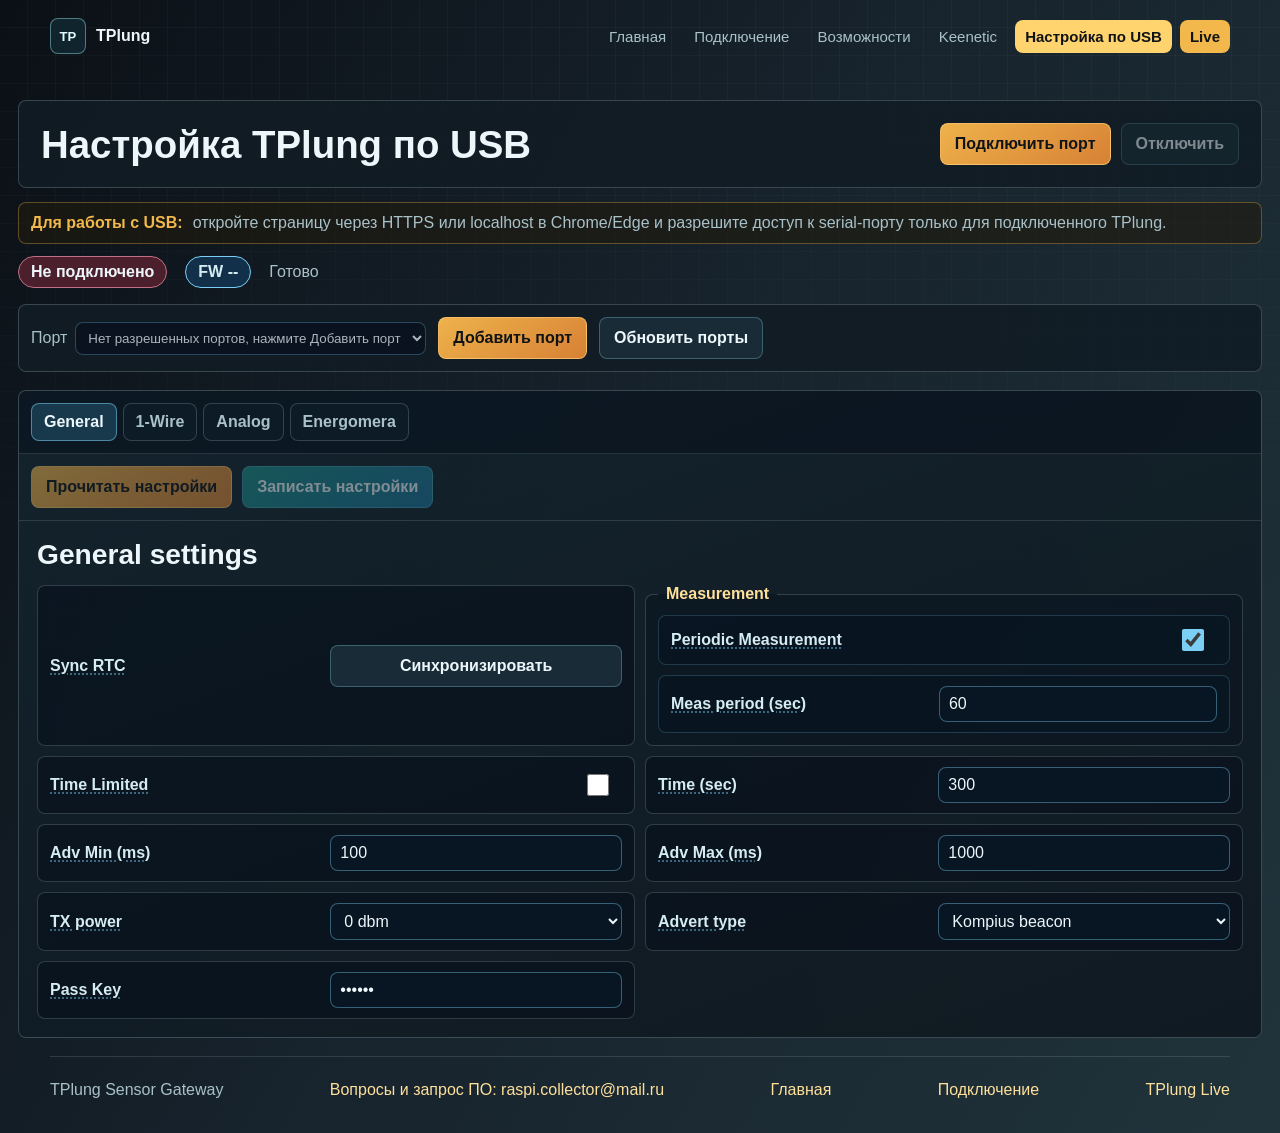
==== firmware.html @ 7df08f2c "Add files via upload" ====
<!doctype html>
<html lang="ru">
<head>
  <meta charset="UTF-8" />
  <meta name="viewport" content="width=device-width, initial-scale=1.0" />
  <meta name="description" content="Настройка TPlung по USB через Web Serial и AT-команды в браузере." />
  <title>Настройка TPlung по USB</title>
  <link rel="icon" href="./favicon.svg" type="image/svg+xml" />
  <link rel="stylesheet" href="./styles.css" />
</head>
<body>
  <div class="backdrop"></div>
  <header class="site-header">
    <a class="brand" href="./index.html" aria-label="TPlung Sensor Gateway">
      <span class="brand-mark">TP</span>
      <span>TPlung</span>
    </a>

    <nav class="site-nav" aria-label="Основная навигация">
      <a href="./index.html">Главная</a>
      <a href="./index.html#connection">Подключение</a>
      <a href="./index.html#features">Возможности</a>
      <a href="./keenetic.html">Keenetic</a>
      <a class="nav-action" href="./firmware.html" aria-current="page">Настройка по USB</a>
      <a class="nav-action nav-live" href="./live.html">Live</a>
    </nav>
  </header>

  <main class="app live-shell firmware-shell">
    <header class="toolbar live-toolbar">
      <div class="title-wrap">
        <h1>Настройка TPlung по USB</h1>
      </div>

      <div class="controls">
        <button id="connectBtn" class="btn btn-primary">Подключить порт</button>
        <button id="disconnectBtn" class="btn" disabled>Отключить</button>
      </div>
    </header>

    <section class="publish-note" aria-label="Требования Web Serial">
      <strong>Для работы с USB:</strong>
      <span>откройте страницу через HTTPS или localhost в Chrome/Edge и разрешите доступ к serial-порту только для подключенного TPlung.</span>
    </section>

    <section class="status">
      <span id="statusBadge" class="badge badge-off">Не подключено</span>
      <span id="firmwareVersion" class="badge badge-info">FW --</span>
      <span id="logLine" class="muted">Готово</span>
    </section>

    <section class="panel firmware-port-panel">
      <label>
        Порт
        <select id="portSelect">
          <option value="">Нет разрешенных портов, нажмите Добавить порт</option>
        </select>
      </label>
      <button id="addPortBtn" class="btn btn-primary">Добавить порт</button>
      <button id="refreshPortsBtn" class="btn">Обновить порты</button>
    </section>

    <section class="settings-workbench" aria-label="Настройки устройства">
      <div class="settings-tabs" role="tablist" aria-label="Разделы настроек">
        <button class="settings-tab active" type="button" role="tab" aria-selected="true" data-settings-tab="general">General</button>
        <button class="settings-tab" type="button" role="tab" aria-selected="false" data-settings-tab="w1">1-Wire</button>
        <button class="settings-tab" type="button" role="tab" aria-selected="false" data-settings-tab="analog">Analog</button>
        <button class="settings-tab" type="button" role="tab" aria-selected="false" data-settings-tab="energo">Energomera</button>
      </div>

      <div class="settings-actions">
        <button class="btn btn-primary" id="readSettingsBtn" type="button" disabled>Прочитать настройки</button>
        <button class="btn btn-accent" id="writeSettingsBtn" type="button" disabled>Записать настройки</button>
      </div>

      <section class="settings-screen active" data-settings-screen="general" role="tabpanel">
        <div class="settings-section-head">
          <h2>General settings</h2>
        </div>
        <div class="settings-form">
          <div class="setting-row"><span>Sync RTC</span><button class="btn" type="button" name="currentTime" value="sync">Синхронизировать</button></div>
          <fieldset class="settings-group">
            <legend>Measurement</legend>
            <label class="setting-row switch-row"><span>Periodic Measurement</span><input type="checkbox" name="periodicMeasurement" checked /></label>
            <label class="setting-row"><span>Meas period (sec)</span><input type="number" name="autoMeasurement" min="5" max="65500" value="60" /></label>
          </fieldset>
          <label class="setting-row switch-row"><span>Time Limited</span><input type="checkbox" name="timeLimited" /></label>
          <label class="setting-row"><span>Time (sec)</span><input type="number" name="timeLimit" min="5" max="65500" value="300" /></label>
          <label class="setting-row"><span>Adv Min (ms)</span><input type="number" name="advMin" min="20" max="10240" value="100" /></label>
          <label class="setting-row"><span>Adv Max (ms)</span><input type="number" name="advMax" min="20" max="16000" value="1000" /></label>
          <label class="setting-row"><span>TX power</span><select name="txPower"><option>-20 dbm</option><option>-15 dbm</option><option>-10 dbm</option><option>-8 dbm</option><option>-5 dbm</option><option>-3 dbm</option><option>-1 dbm</option><option selected>0 dbm</option><option>1 dbm</option><option>2 dbm</option><option>3 dbm</option><option>4 dbm</option></select></label>
          <label class="setting-row"><span>Advert type</span><select name="advertType"><option>Kompius beacon</option><option>HomeAssistant v2 beacon</option></select></label>
          <label class="setting-row"><span>Pass Key</span><input type="password" name="passKey" inputmode="numeric" maxlength="6" value="000000" /></label>
        </div>
      </section>

      <section class="settings-screen" data-settings-screen="w1" role="tabpanel" hidden>
        <div class="settings-section-head">
          <h2>1-Wire settings</h2>
        </div>
        <div class="settings-form">
          <label class="setting-row switch-row"><span>W1 Therm</span><input type="checkbox" name="w1Therm" checked /></label>
          <label class="setting-row switch-row"><span>W1 Therm ADV data</span><input type="checkbox" name="w1ThermAdv" checked /></label>
          <label class="setting-row switch-row"><span>W1Therm Signal</span><input type="checkbox" name="w1ThermSignal" /></label>
          <label class="setting-row"><span>Tmax, C</span><input type="number" name="w1ThermTmax" min="-100" max="100" step="0.01" value="80.00" /></label>
          <label class="setting-row"><span>T condition</span><select name="w1ThermCondition"><option>T0 &gt; Tmax</option><option>T1 &gt; Tmax</option><option>T2 &gt; Tmax</option><option>T3 &gt; Tmax</option><option>T4 &gt; Tmax</option><option>T5 &gt; Tmax</option><option>T6 &gt; Tmax</option><option>T7 &gt; Tmax</option><option>some T &gt; Tmax</option><option>all T &gt; Tmax</option></select></label>
        </div>
      </section>

      <section class="settings-screen" data-settings-screen="analog" role="tabpanel" hidden>
        <div class="settings-section-head">
          <h2>Analog settings</h2>
        </div>
        <div class="settings-form">
          <fieldset class="settings-group">
            <legend>Thermistor</legend>
            <label class="setting-row switch-row"><span>Thermistors</span><input type="checkbox" name="thermistors" /></label>
            <label class="setting-row"><span>Therm Counts</span><input type="number" name="thermistorsCount" min="1" max="2" value="2" /></label>
            <label class="setting-row switch-row"><span>Thermistor Signal</span><input type="checkbox" name="thermistorSignal" /></label>
            <label class="setting-row"><span>Tmin, C</span><input type="number" name="analogTmin" min="-100" max="100" step="0.01" value="0.00" /></label>
            <label class="setting-row"><span>Tmax, C</span><input type="number" name="analogTmax" min="-100" max="100" step="0.01" value="80.00" /></label>
            <label class="setting-row"><span>T condition</span><select name="analogTcondition"><option>T0 &gt; Tmax</option><option>T1 &gt; Tmax</option><option>T2 &gt; Tmax</option><option>T3 &gt; Tmax</option><option>some T &gt; Tmax</option><option>all T &gt; Tmax</option></select></label>
          </fieldset>
          <fieldset class="settings-group">
            <legend>HR202</legend>
            <label class="setting-row switch-row"><span>HR202</span><input type="checkbox" name="hr202" /></label>
            <label class="setting-row switch-row"><span>HR202 Signal</span><input type="checkbox" name="hr202Signal" /></label>
            <label class="setting-row"><span>Hmin, %</span><input type="number" name="analogHmin" min="0" max="100" step="0.01" value="20.00" /></label>
            <label class="setting-row"><span>Hmax, %</span><input type="number" name="analogHmax" min="0" max="100" step="0.01" value="80.00" /></label>
            <label class="setting-row"><span>H condition</span><select name="analogHcondition"><option>H0 &gt; Hmax</option><option>H1 &gt; Hmax</option><option>H2 &gt; Hmax</option><option>H3 &gt; Hmax</option><option>some H &gt; Hmax</option><option>all H &gt; Hmax</option></select></label>
          </fieldset>
          <label class="setting-row switch-row"><span>ASensors ADV data</span><input type="checkbox" name="thermistorAdv" /></label>
        </div>
      </section>

      <section class="settings-screen" data-settings-screen="energo" role="tabpanel" hidden>
        <div class="settings-section-head">
          <h2>Energomera settings</h2>
        </div>
        <div class="settings-form">
          <fieldset class="settings-group">
            <legend>Counter 1</legend>
            <label class="setting-row switch-row"><span>Enable</span><input type="checkbox" name="energoCounter1" /></label>
            <label class="setting-row"><span>MAC</span><input type="text" name="energoCounter1Mac" inputmode="text" placeholder="00:00:00:00:00:00" /></label>
            <label class="setting-row"><span>PIN</span><input type="password" name="energoCounter1Pin" inputmode="numeric" maxlength="6" /></label>
          </fieldset>
          <fieldset class="settings-group">
            <legend>Counter 2</legend>
            <label class="setting-row switch-row"><span>Enable</span><input type="checkbox" name="energoCounter2" /></label>
            <label class="setting-row"><span>MAC</span><input type="text" name="energoCounter2Mac" inputmode="text" placeholder="00:00:00:00:00:00" /></label>
            <label class="setting-row"><span>PIN</span><input type="password" name="energoCounter2Pin" inputmode="numeric" maxlength="6" /></label>
          </fieldset>
          <label class="setting-row switch-row"><span>Energomera ADV data</span><input type="checkbox" name="energoCounterAdv" /></label>
        </div>
      </section>
    </section>
  </main>

  <footer class="site-footer">
    <span>TPlung Sensor Gateway</span>
    <a href="mailto:raspi.collector@mail.ru">Вопросы и запрос ПО: raspi.collector@mail.ru</a>
    <a href="./index.html">Главная</a>
    <a href="./index.html#connection">Подключение</a>
    <a href="./live.html">TPlung Live</a>
  </footer>

  <script type="module" src="./firmware-config.js"></script>
</body>
</html>
---- styles.css ----
:root {
  --bg-0: #0b1016;
  --bg-1: #15212c;
  --bg-2: #20333b;
  --surface: #111c25e6;
  --surface-strong: #172631f2;
  --card: #13222ccc;
  --card-border: #6fb7c466;
  --text: #edf7fb;
  --muted: #a9c1c9;
  --ok: #4bd08f;
  --warn: #f0b44c;
  --bad: #ef6d6d;
  --accent: #55c7d8;
  --accent-strong: #f2b84b;
  --radius: 8px;
  --shadow: 0 24px 70px #00000045;
}

* {
  box-sizing: border-box;
}

html {
  scroll-behavior: smooth;
}

body {
  margin: 0;
  font-family: "Segoe UI", "Noto Sans", sans-serif;
  color: var(--text);
  background: linear-gradient(120deg, #0b1016 0%, #17232d 48%, #20333b 100%);
  min-height: 100vh;
}

a {
  color: inherit;
  text-decoration: none;
}

.backdrop {
  position: fixed;
  inset: 0;
  background-image: linear-gradient(transparent 95%, #ffffff08 95%),
                    linear-gradient(90deg, transparent 95%, #ffffff08 95%);
  background-size: 28px 28px;
  mask-image: linear-gradient(#000, transparent 88%);
  pointer-events: none;
}

.site-header,
.site-footer,
.site-shell,
.app {
  position: relative;
}

.site-header {
  z-index: 2;
  display: flex;
  align-items: center;
  justify-content: space-between;
  gap: 18px;
  width: min(1180px, calc(100% - 32px));
  margin: 0 auto;
  padding: 18px 0;
}

.brand {
  display: inline-flex;
  align-items: center;
  gap: 10px;
  font-weight: 700;
}

.brand-mark {
  display: grid;
  place-items: center;
  width: 36px;
  height: 36px;
  border: 1px solid #8fd6dc80;
  border-radius: var(--radius);
  background: #10242d;
  color: #dffcff;
  font-size: 0.82rem;
}

.site-nav {
  display: flex;
  flex-wrap: wrap;
  justify-content: flex-end;
  gap: 8px;
}

.site-nav a {
  padding: 8px 10px;
  border-radius: var(--radius);
  color: var(--muted);
  font-size: 0.94rem;
}

.site-nav a:hover,
.site-nav a[aria-current="page"] {
  color: var(--text);
  background: #ffffff12;
}

.site-nav .nav-action,
.site-nav .nav-live {
  color: #101417;
  background: var(--accent-strong);
  font-weight: 700;
}

.site-nav .nav-action:hover,
.site-nav .nav-action[aria-current="page"],
.site-nav .nav-live:hover,
.site-nav .nav-live[aria-current="page"] {
  color: #101417;
  background: #ffd36d;
}

.site-shell {
  width: min(1180px, calc(100% - 32px));
  margin: 0 auto;
  padding: 18px 0 56px;
}

.hero-section {
  min-height: auto;
  display: grid;
  grid-template-columns: minmax(0, 0.95fr) minmax(360px, 0.72fr);
  align-items: center;
  gap: 24px;
  padding: 12px 0 24px;
}

.hero-copy {
  max-width: 720px;
}

.eyebrow {
  margin: 0 0 10px;
  color: var(--accent);
  font-size: 0.78rem;
  font-weight: 800;
  letter-spacing: 0;
  text-transform: uppercase;
}

h1,
h2,
h3,
p {
  overflow-wrap: anywhere;
}

.nowrap {
  white-space: nowrap;
  overflow-wrap: normal;
  word-break: keep-all;
}

.hero-copy h1,
.section-head h2,
.title-wrap h1 {
  margin: 0;
  letter-spacing: 0;
  line-height: 1.04;
}

.hero-copy h1 {
  font-size: clamp(2.5rem, 5vw, 4.9rem);
  max-width: 760px;
}

.hero-lead {
  max-width: 660px;
  margin: 20px 0 0;
  color: #d1e3e8;
  font-size: 1.14rem;
  line-height: 1.65;
}

.hero-actions {
  display: flex;
  flex-wrap: wrap;
  gap: 12px;
  margin-top: 24px;
}

.btn {
  display: inline-flex;
  align-items: center;
  justify-content: center;
  min-height: 42px;
  border: 1px solid #8bcde355;
  background: #182b36;
  color: var(--text);
  border-radius: var(--radius);
  padding: 10px 14px;
  cursor: pointer;
  font: inherit;
  font-weight: 650;
  white-space: nowrap;
}

.btn:hover:not(:disabled) {
  border-color: #b6eef2aa;
  transform: translateY(-1px);
}

.btn:disabled {
  opacity: 0.5;
  cursor: not-allowed;
}

.btn-primary {
  background: linear-gradient(145deg, #eeb24b, #d78135);
  border-color: #ffd27d99;
  color: #101417;
}

.btn-accent {
  background: linear-gradient(145deg, #1c8b86, #1a6f97);
}

.tplung-console {
  align-self: stretch;
  border: 1px solid #d8f6f840;
  border-radius: var(--radius);
  background: linear-gradient(160deg, #172832f0, #101a22f2);
  box-shadow: var(--shadow);
  padding: 16px;
}

.console-head {
  display: flex;
  align-items: center;
  justify-content: space-between;
  gap: 14px;
  margin-bottom: 14px;
  padding-bottom: 14px;
  border-bottom: 1px solid #d8f6f822;
}

.console-head span,
.console-tile span {
  color: var(--muted);
  font-size: 0.78rem;
  text-transform: uppercase;
}

.console-head strong {
  color: #ffe09a;
  font-size: 1.4rem;
}

.console-grid {
  display: grid;
  grid-template-columns: repeat(2, minmax(0, 1fr));
  gap: 10px;
}

.console-tile {
  min-height: 104px;
  display: flex;
  flex-direction: column;
  justify-content: space-between;
  gap: 14px;
  border: 1px solid #d8f6f82b;
  border-radius: var(--radius);
  background: #0c151de0;
  padding: 14px;
}

.console-tile strong {
  line-height: 1.25;
}

.tile-wide {
  grid-column: 1 / -1;
  min-height: 118px;
  background: linear-gradient(135deg, #203c46, #142028);
}

.console-link {
  border-color: #f2b84b99;
  background: #2c2518;
}

.console-link strong {
  color: #ffe09a;
}

.overview-grid {
  display: grid;
  grid-template-columns: repeat(6, 1fr);
  gap: 12px;
  margin-top: 8px;
}

.overview-tile {
  min-height: 126px;
  border: 1px solid #d8f6f833;
  border-radius: var(--radius);
  background: var(--surface);
  padding: 18px;
  box-shadow: 0 16px 44px #00000024;
}

.overview-tile.accent-tile {
  background: linear-gradient(145deg, #23444b, #14222a);
  border-color: #89d3d880;
}

.overview-tile strong {
  display: block;
  color: #ffe09a;
  font-size: 2rem;
  line-height: 1;
}

.overview-tile span {
  display: block;
  margin-top: 10px;
  color: var(--muted);
  line-height: 1.35;
}

.section-block {
  padding: 72px 0 0;
}

.section-head {
  max-width: 760px;
}

.section-head h2 {
  font-size: clamp(1.8rem, 3.8vw, 3.2rem);
}

.section-head p:not(.eyebrow) {
  color: var(--muted);
  font-size: 1.04rem;
  line-height: 1.65;
}

.feature-grid,
.interface-grid {
  display: grid;
  grid-template-columns: repeat(3, 1fr);
  gap: 12px;
  margin-top: 26px;
}

.mail-control-grid {
  grid-template-columns: repeat(4, 1fr);
}

.feature-card,
.interface-panel,
.timeline-step {
  border: 1px solid #d8f6f833;
  border-radius: var(--radius);
  background: linear-gradient(160deg, #14242ee8, #0f1820e8);
  padding: 18px;
}

.feature-card {
  min-height: 236px;
  display: flex;
  flex-direction: column;
  box-shadow: 0 16px 44px #00000022;
}

.feature-icon {
  display: grid;
  place-items: center;
  width: 34px;
  height: 34px;
  border-radius: 6px;
  background: #203941;
  color: #ffe09a;
  font-weight: 850;
}

.feature-card h3,
.interface-panel h3 {
  margin: 16px 0 0;
  font-size: 1.05rem;
}

.feature-card p,
.interface-panel p,
.timeline-step p {
  margin: 10px 0 0;
  color: var(--muted);
  line-height: 1.55;
  hyphens: auto;
  text-align: justify;
}

.use-case-grid {
  display: grid;
  grid-template-columns: repeat(2, minmax(0, 1fr));
  gap: 14px;
  margin-top: 26px;
}

.use-case-card {
  display: grid;
  grid-template-columns: minmax(180px, 0.92fr) minmax(0, 1fr);
  gap: 14px;
  align-items: stretch;
  border: 1px solid #d8f6f833;
  border-radius: var(--radius);
  background: linear-gradient(160deg, #14242ee8, #0f1820e8);
  padding: 12px;
  box-shadow: 0 16px 44px #00000022;
}

.use-case-card-wide {
  grid-column: 1 / -1;
  grid-template-columns: minmax(280px, 0.78fr) minmax(0, 1fr);
}

.use-case-idea {
  border-color: #f2b84b66;
  background: linear-gradient(160deg, #182c34e8, #171d18e8);
}

.use-case-visual {
  margin: 0;
  min-height: 190px;
  border: 1px solid #86dcff33;
  border-radius: var(--radius);
  background: #07142599;
  overflow: hidden;
}

.use-case-visual img {
  display: block;
  width: 100%;
  height: 100%;
  min-height: 190px;
  object-fit: cover;
}

.use-case-copy {
  display: flex;
  min-width: 0;
  flex-direction: column;
  justify-content: center;
  padding: 4px 4px 4px 0;
}

.use-case-copy h3 {
  margin: 0;
  font-size: 1.08rem;
}

.use-case-copy p {
  margin: 10px 0 0;
  color: var(--muted);
  line-height: 1.55;
  hyphens: auto;
  text-align: justify;
}

.use-case-metrics {
  display: grid;
  grid-template-columns: repeat(2, minmax(0, 1fr));
  gap: 8px;
  margin-top: 14px;
}

.use-case-metrics span {
  border: 1px solid #f2b84b55;
  border-radius: 8px;
  background: #201b1099;
  color: #ffe09a;
  padding: 8px 10px;
  font-size: 0.86rem;
  font-weight: 750;
}

.code-block {
  margin: 12px 0 0;
  padding: 10px 12px;
  border: 1px solid #d8f6f83a;
  border-radius: var(--radius);
  background: #07101cde;
  color: #d5edf2;
  font-family: "Consolas", "Courier New", monospace;
  font-size: 0.82rem;
  line-height: 1.45;
  white-space: pre-wrap;
}

.report-panel {
  width: min(100%, 800px);
  margin-top: 1rem;
  padding: 14px;
}

.report-panel h3 {
  margin-top: 0;
}

.report-preview {
  margin: 12px 0 0;
  max-width: 760px;
  max-height: 430px;
  overflow: auto;
  border: 1px solid #d8f6f83a;
  border-radius: var(--radius);
  background: #07101cde;
}

.report-preview img {
  display: block;
  width: 100%;
  height: auto;
  border: 0;
}

.connection-layout {
  display: grid;
  grid-template-columns: minmax(280px, 0.86fr) minmax(0, 1fr);
  gap: 18px;
  align-items: start;
  margin-top: 26px;
}

.connection-diagram {
  margin: 0;
  border: 1px solid #d8f6f833;
  border-radius: var(--radius);
  background: #f8fafc;
  padding: 12px;
}

.connection-diagram img {
  display: block;
  width: 100%;
  max-height: 620px;
  object-fit: contain;
}

.connection-panels {
  display: grid;
  grid-template-columns: repeat(2, minmax(0, 1fr));
  gap: 12px;
}

.accent-panel {
  border-color: #f2b84b77;
  background: linear-gradient(160deg, #1f2e2ce8, #1c1a10e8);
}

.compact-actions {
  margin-top: 16px;
}

.firmware-shell {
  max-width: 1180px;
}

.settings-workbench {
  margin-top: 18px;
  border: 1px solid #d8f6f833;
  border-radius: var(--radius);
  background: linear-gradient(160deg, #14242ee8, #0f1820e8);
  overflow: hidden;
}

.settings-tabs {
  display: flex;
  flex-wrap: wrap;
  gap: 6px;
  padding: 12px;
  border-bottom: 1px solid #d8f6f822;
  background: #07101c88;
}

.settings-tab {
  border: 1px solid #d8f6f82e;
  border-radius: 8px;
  background: #0d1b27;
  color: var(--muted);
  padding: 9px 12px;
  font: inherit;
  font-weight: 750;
  cursor: pointer;
}

.settings-tab.active {
  border-color: #7bcff488;
  background: #18394b;
  color: var(--text);
}

.settings-actions {
  display: flex;
  flex-wrap: wrap;
  gap: 10px;
  padding: 12px;
  border-bottom: 1px solid #d8f6f822;
}

.settings-screen {
  padding: 18px;
}

.settings-section-head {
  display: flex;
  flex-wrap: wrap;
  gap: 8px 14px;
  align-items: baseline;
  justify-content: space-between;
  margin-bottom: 14px;
}

.settings-section-head h2 {
  margin: 0;
  font-size: clamp(1.35rem, 2.2vw, 2rem);
}

.settings-section-head p {
  margin: 0;
  color: #ffe09a;
  font-family: "Consolas", "Courier New", monospace;
  font-size: 0.86rem;
}

.settings-form {
  display: grid;
  grid-template-columns: repeat(2, minmax(0, 1fr));
  gap: 10px;
}

.setting-row {
  display: grid;
  grid-template-columns: minmax(150px, 0.92fr) minmax(0, 1fr);
  gap: 12px;
  align-items: center;
  min-height: 48px;
  padding: 10px 12px;
  border: 1px solid #d8f6f82e;
  border-radius: var(--radius);
  background: #07101c99;
  color: var(--muted);
}

.setting-row span {
  color: #d5edf2;
  font-weight: 700;
}

.setting-row .hint-label {
  cursor: help;
  text-decoration: underline dotted #7bcff499;
  text-underline-offset: 3px;
}

.setting-row input,
.setting-row select {
  min-width: 0;
  width: 100%;
  border: 1px solid #7bcff466;
  border-radius: 8px;
  background: #081522;
  color: var(--text);
  padding: 8px 9px;
  font: inherit;
}

.setting-row input[type="checkbox"] {
  justify-self: end;
  width: 42px;
  height: 22px;
  accent-color: #7bcff4;
}

.settings-group {
  display: grid;
  gap: 10px;
  min-width: 0;
  margin: 0;
  padding: 12px;
  border: 1px solid #d8f6f82e;
  border-radius: var(--radius);
  background: #07101c66;
}

.settings-group legend {
  padding: 0 8px;
  color: #ffe09a;
  font-weight: 850;
}

.settings-group .setting-row {
  border-color: #7bcff433;
  background: #081522aa;
}

.readonly-row output {
  justify-self: end;
  color: #ffe09a;
  font-weight: 850;
}

.firmware-port-panel input[type="text"],
.command-row input[type="text"] {
  border: 1px solid #7bcff466;
  border-radius: var(--radius);
  background: #07101c;
  color: var(--text);
  padding: 9px 10px;
  font: inherit;
}

.firmware-grid {
  display: grid;
  grid-template-columns: repeat(2, minmax(0, 1fr));
  gap: 12px;
  margin-top: 18px;
}

.firmware-panel {
  min-height: 0;
}

.firmware-panel-wide {
  grid-column: 1 / -1;
}

.preset-grid,
.settings-chips {
  display: flex;
  flex-wrap: wrap;
  gap: 8px;
  margin-top: 14px;
}

.preset-grid .btn {
  min-height: 36px;
  padding: 8px 10px;
  font-size: 0.88rem;
}

.settings-chips span {
  border: 1px solid #d8f6f82e;
  border-radius: 999px;
  background: #07101c99;
  color: #d5edf2;
  padding: 6px 9px;
  font-size: 0.82rem;
}

.command-row {
  display: grid;
  grid-template-columns: minmax(0, 1fr) auto;
  gap: 10px;
  margin-top: 14px;
}

.command-check {
  display: inline-flex;
  margin-top: 12px;
}

.command-log {
  min-height: 180px;
  max-height: 320px;
  overflow: auto;
}

.feature-points {
  display: flex;
  flex-wrap: wrap;
  gap: 6px;
  margin-top: auto;
  padding-top: 18px;
}

.feature-points span {
  border: 1px solid #d8f6f82e;
  border-radius: 999px;
  background: #07101c99;
  color: #d5edf2;
  padding: 5px 8px;
  font-size: 0.78rem;
}

.split-section {
  display: grid;
  grid-template-columns: minmax(0, 0.92fr) minmax(320px, 1fr);
  gap: 28px;
  align-items: start;
}

.timeline {
  display: grid;
  gap: 12px;
}

.timeline-step span {
  color: var(--accent-strong);
  font-weight: 850;
}

.timeline-step strong {
  display: block;
  margin-top: 8px;
}

.site-footer {
  display: flex;
  justify-content: space-between;
  gap: 16px;
  width: min(1180px, calc(100% - 32px));
  margin: 0 auto;
  padding: 24px 0 34px;
  color: var(--muted);
  border-top: 1px solid #d8f6f822;
}

.site-footer a {
  color: #ffe09a;
}

.app {
  padding: 18px;
  max-width: 1280px;
  margin: 0 auto;
}

.live-shell {
  padding-top: 28px;
}

.toolbar {
  display: flex;
  flex-wrap: wrap;
  gap: 16px;
  align-items: end;
  justify-content: space-between;
}

.live-toolbar {
  padding: 22px;
  border: 1px solid #d8f6f833;
  border-radius: var(--radius);
  background: var(--surface);
}

.title-wrap h1 {
  font-size: clamp(1.7rem, 3vw, 2.6rem);
}

.title-wrap p:not(.eyebrow) {
  margin: 8px 0 0;
  color: var(--muted);
}

.controls {
  display: flex;
  flex-wrap: wrap;
  gap: 10px;
}

.publish-note {
  margin-top: 14px;
  display: flex;
  flex-wrap: wrap;
  gap: 6px 10px;
  align-items: center;
  padding: 11px 12px;
  border: 1px solid #f2b84b55;
  border-radius: var(--radius);
  background: #211b0e99;
  color: var(--muted);
}

.publish-note strong {
  color: var(--accent-strong);
}

.panel {
  margin-top: 16px;
  display: flex;
  flex-wrap: wrap;
  gap: 12px;
  padding: 12px;
  border: 1px solid #d8f6f833;
  border-radius: var(--radius);
  background: var(--surface);
}

.panel label {
  display: flex;
  gap: 8px;
  align-items: center;
  color: var(--muted);
}

.panel input[type="number"],
.panel select {
  border: 1px solid #7bcff466;
  border-radius: var(--radius);
  background: #07101c;
  color: var(--text);
  padding: 7px 8px;
}

.panel input[type="number"] {
  width: 92px;
}

.panel select {
  min-width: 220px;
}

.inline {
  padding: 0 8px;
}

.run-control {
  align-self: center;
}

.panel .hint-label {
  cursor: help;
  text-decoration: underline dotted #7bcff499;
  text-underline-offset: 3px;
}

.status {
  margin-top: 12px;
  display: flex;
  flex-wrap: wrap;
  gap: 10px 18px;
  align-items: center;
}

.badge {
  border-radius: 100px;
  padding: 6px 12px;
  font-weight: 700;
  border: 1px solid transparent;
}

.badge-off {
  background: #4b1f2c;
  border-color: #c06f86;
}

.badge-on {
  background: #164731;
  border-color: #66d2a3;
}

.badge-info {
  background: #12304a;
  border-color: #7bcff4;
  color: #d5edf2;
}

.muted {
  color: var(--muted);
}

.live-tools-grid {
  margin-top: 16px;
  display: grid;
  grid-template-columns: minmax(280px, 0.9fr) minmax(340px, 1.1fr);
  gap: 14px;
}

.tool-panel {
  border: 1px solid #d8f6f833;
  border-radius: var(--radius);
  background: var(--surface);
  padding: 14px;
}

.tool-head {
  display: flex;
  align-items: center;
  justify-content: space-between;
  gap: 12px;
}

.tool-head h2 {
  margin: 0;
  font-size: 1.15rem;
}

.tool-form {
  margin-top: 12px;
  display: grid;
  grid-template-columns: repeat(2, minmax(0, 1fr));
  gap: 10px;
}

.tool-form label {
  display: grid;
  gap: 5px;
  color: var(--muted);
  font-size: 0.86rem;
}

.tool-form input[type="text"],
.tool-form input[type="number"],
.tool-form select {
  width: 100%;
  min-width: 0;
  border: 1px solid #7bcff466;
  border-radius: var(--radius);
  background: #07101c;
  color: var(--text);
  padding: 7px 8px;
}

.tool-form .btn,
.alert-form .btn {
  align-self: end;
}

.alert-form {
  grid-template-columns: 1.1fr 1.1fr 0.65fr 0.65fr 0.8fr auto;
}

.rule-list,
.alert-list {
  margin-top: 12px;
  display: grid;
  gap: 8px;
}

.rule-row,
.alert-item,
.rule-empty,
.alert-empty {
  border: 1px solid #86dcff33;
  border-radius: var(--radius);
  background: #07142599;
  padding: 8px 10px;
}

.rule-row {
  display: flex;
  align-items: center;
  justify-content: space-between;
  gap: 10px;
}

.rule-row span {
  color: var(--muted);
  overflow-wrap: anywhere;
}

.btn-small {
  padding: 5px 8px;
  font-size: 0.78rem;
}

.alert-item {
  display: grid;
  gap: 3px;
}

.alert-item strong {
  color: #ffd2d2;
}

.alert-item span {
  color: var(--muted);
}

.active-alert {
  border-color: #ff7a8aaa;
  background: #35101bcc;
}

.rule-empty,
.alert-empty {
  color: var(--muted);
}

.cards {
  margin-top: 18px;
  display: grid;
  grid-template-columns: repeat(auto-fill, minmax(300px, 1fr));
  gap: 14px;
}

.card {
  border-radius: var(--radius);
  border: 1px solid var(--card-border);
  background: linear-gradient(155deg, #11253dd9, var(--card));
  backdrop-filter: blur(4px);
  padding: 12px;
  animation: reveal 240ms ease-out;
}

@keyframes reveal {
  from {
    opacity: 0;
    transform: translateY(8px);
  }
  to {
    opacity: 1;
    transform: none;
  }
}

.card-head {
  display: flex;
  flex-wrap: wrap;
  justify-content: space-between;
  gap: 8px;
  align-items: start;
}

.dev-title {
  margin: 0;
  font-size: 0.95rem;
  letter-spacing: 0;
  color: #d5f1ff;
  overflow-wrap: anywhere;
}

.head-chips {
  display: flex;
  flex-wrap: wrap;
  justify-content: end;
  gap: 6px;
}

.chip {
  padding: 4px 8px;
  border-radius: 8px;
  font-size: 0.78rem;
  border: 1px solid #95cde844;
  background: #081d2ecc;
}

.chip.rssi-good {
  color: var(--ok);
}

.chip.rssi-mid {
  color: var(--warn);
}

.chip.rssi-low {
  color: var(--bad);
}

.chip.batt-good {
  color: var(--ok);
}

.chip.batt-mid {
  color: var(--warn);
}

.chip.batt-low {
  color: var(--bad);
}

.chip.signal-chip {
  color: #ffd2d2;
  border-color: #ff7a8a88;
  background: #3b111dcc;
}

.chip.alert-chip {
  color: #ffd2d2;
  border-color: #ff7a8aaa;
  background: #3b111dcc;
  box-shadow: 0 0 0 1px #ff7a8a33 inset;
}

.measure-grid,
.energy-grid {
  margin-top: 10px;
  display: grid;
  grid-template-columns: repeat(auto-fill, minmax(85px, 1fr));
  gap: 8px;
}

.energy-grid {
  grid-template-columns: 1fr;
}

.energy-counter {
  border: 1px solid #f2b84b66;
  border-radius: var(--radius);
  background: #201b1099;
  padding: 8px;
}

.energy-counter > strong {
  display: block;
  margin-bottom: 8px;
  color: #ffe09a;
  font-size: 0.82rem;
}

.energy-counter-grid {
  display: grid;
  grid-template-columns: repeat(3, minmax(0, 1fr));
  gap: 8px;
}

.energy-counter .tile {
  border-color: #f2b84b55;
  background: #14110acc;
}

.energy-counter .tile:last-child {
  border-color: #7bcff488;
  background: #092237cc;
}

.tile {
  border: 1px solid #86dcff44;
  border-radius: var(--radius);
  padding: 6px;
  background: #07142599;
}

.tile.signal-tile {
  border-color: #ff7a8aaa;
  background: #35101bcc;
  box-shadow: inset 0 0 0 1px #ff7a8a33;
}

.tile.threshold-tile {
  border-color: #ff7a8aaa;
  background: #35101bcc;
  box-shadow: inset 0 0 0 1px #ff7a8a44;
}

.tile.signal-tile .k,
.tile.signal-tile .v,
.tile.threshold-tile .k,
.tile.threshold-tile .v {
  color: #ffd2d2;
}

.tile .k {
  display: block;
  font-size: 0.72rem;
  color: var(--muted);
}

.tile .v {
  display: block;
  margin-top: 2px;
  font-size: 0.95rem;
  font-weight: 700;
}

.empty {
  margin-top: 16px;
  color: var(--muted);
  opacity: 0.9;
}

.trend-panel {
  margin-top: 20px;
  border: 1px solid #d8f6f833;
  border-radius: var(--radius);
  background: var(--surface);
  padding: 16px;
}

.trend-head {
  display: flex;
  flex-wrap: wrap;
  align-items: center;
  justify-content: space-between;
  gap: 12px;
}

.trend-head h2 {
  margin: 0;
  font-size: 1.35rem;
}

.trend-head-actions {
  display: flex;
  flex-wrap: wrap;
  gap: 8px;
}

.trend-controls {
  margin-top: 14px;
  display: flex;
  flex-wrap: wrap;
  align-items: center;
  gap: 12px;
}

.trend-controls label {
  display: flex;
  gap: 8px;
  align-items: center;
  color: var(--muted);
}

.trend-param-menu {
  position: relative;
  display: flex;
  gap: 8px;
  align-items: center;
  color: var(--muted);
}

.trend-controls select {
  min-width: 180px;
  border: 1px solid #7bcff466;
  border-radius: var(--radius);
  background: #07101c;
  color: var(--text);
  padding: 7px 8px;
}

.trend-param-list {
  position: absolute;
  z-index: 5;
  top: calc(100% + 8px);
  left: 0;
  min-width: 220px;
  max-height: 260px;
  overflow: auto;
  border: 1px solid #7bcff466;
  border-radius: var(--radius);
  background: #07101c;
  box-shadow: var(--shadow);
  padding: 6px;
}

.trend-param-list label {
  width: 100%;
  display: flex;
  justify-content: flex-start;
  gap: 8px;
  padding: 7px 8px;
  border-radius: 6px;
  color: var(--text);
  cursor: pointer;
}

.trend-param-list label:hover {
  background: #ffffff12;
}

.trend-param-empty {
  padding: 8px;
  color: var(--muted);
}

.trend-chart {
  margin-top: 14px;
  min-height: 280px;
  border: 1px solid #86dcff33;
  border-radius: var(--radius);
  background: #07142599;
  overflow: hidden;
}

.trend-chart svg {
  display: block;
  width: 100%;
  height: auto;
}

.trend-axis,
.trend-grid-line {
  stroke: #d8f6f844;
  stroke-width: 1;
}

.trend-grid-line {
  stroke-dasharray: 5 7;
}

.trend-line {
  fill: none;
  stroke: #f2b84b;
  stroke-width: 2.5;
}

.trend-point {
  cursor: crosshair;
}

.trend-dot {
  fill: #55c7d8;
  stroke: #07101c;
  stroke-width: 1;
}

.trend-hit {
  fill: transparent;
  stroke: none;
  pointer-events: all;
}

.trend-point:hover .trend-dot {
  stroke: #f8fdff;
  stroke-width: 1.6;
}

.trend-legend {
  display: flex;
  flex-wrap: wrap;
  gap: 8px 14px;
  padding: 10px 12px 12px;
  color: var(--muted);
  font-size: 0.86rem;
}

.trend-legend span {
  display: inline-flex;
  align-items: center;
  gap: 6px;
}

.trend-legend i {
  width: 10px;
  height: 10px;
  border-radius: 50%;
}

.trend-label {
  fill: var(--muted);
  font-size: 12px;
}

.trend-label-end {
  text-anchor: end;
}

@media (max-width: 920px) {
  .hero-section,
  .split-section,
  .connection-layout {
    grid-template-columns: 1fr;
  }

  .tplung-console {
    max-width: 760px;
  }

  .overview-grid,
  .feature-grid,
  .interface-grid,
  .mail-control-grid {
    grid-template-columns: repeat(2, 1fr);
  }

  .use-case-grid {
    grid-template-columns: 1fr;
  }

  .live-tools-grid,
  .alert-form {
    grid-template-columns: 1fr;
  }
}

@media (max-width: 680px) {
  .site-header {
    align-items: flex-start;
    flex-direction: column;
  }

  .site-nav {
    justify-content: flex-start;
  }

  .site-shell,
  .site-header,
  .site-footer {
    width: min(100% - 24px, 1180px);
  }

  .hero-copy h1 {
    font-size: 2.35rem;
  }

  .hero-lead {
    font-size: 1rem;
    line-height: 1.55;
  }

  .hero-actions .btn,
  .controls .btn,
  .run-control {
    width: 100%;
  }

  .console-grid {
    grid-template-columns: repeat(2, minmax(0, 1fr));
  }

  .tile-wide {
    grid-column: 1 / -1;
    min-height: 86px;
  }

  .overview-grid {
    grid-template-columns: repeat(2, 1fr);
  }

  .feature-grid,
  .interface-grid,
  .use-case-card,
  .use-case-card-wide,
  .connection-panels,
  .firmware-grid,
  .settings-form,
  .mail-control-grid {
    grid-template-columns: 1fr;
  }

  .firmware-panel-wide {
    grid-column: auto;
  }

  .command-row {
    grid-template-columns: 1fr;
  }

  .setting-row {
    grid-template-columns: 1fr;
    gap: 8px;
  }

  .setting-row input[type="checkbox"] {
    justify-self: start;
  }

  .overview-tile,
  .feature-card,
  .use-case-visual,
  .use-case-visual img {
    min-height: auto;
  }

  .use-case-copy {
    padding: 0;
  }

  .use-case-metrics {
    grid-template-columns: 1fr;
  }

  .console-tile {
    min-height: 82px;
    padding: 12px;
  }

  .console-head {
    margin-bottom: 10px;
    padding-bottom: 10px;
  }

  .app {
    padding: 12px;
  }

  .panel {
    gap: 10px;
  }

  .panel label {
    width: 100%;
    justify-content: space-between;
  }

  .panel input[type="number"] {
    width: 120px;
  }

  .panel select {
    min-width: 0;
    width: min(100%, 260px);
  }

  .trend-controls label {
    width: 100%;
    justify-content: space-between;
  }

  .trend-param-menu {
    width: 100%;
    justify-content: space-between;
  }

  .trend-controls select {
    min-width: 0;
    width: min(100%, 260px);
  }

  .trend-param-list {
    right: 0;
    left: auto;
    width: min(100%, 260px);
  }

  .tool-head,
  .rule-row {
    align-items: flex-start;
    flex-direction: column;
  }

  .tool-form {
    grid-template-columns: 1fr;
  }
}

@media (max-width: 430px) {
  .console-grid,
  .overview-grid {
    grid-template-columns: 1fr;
  }
}
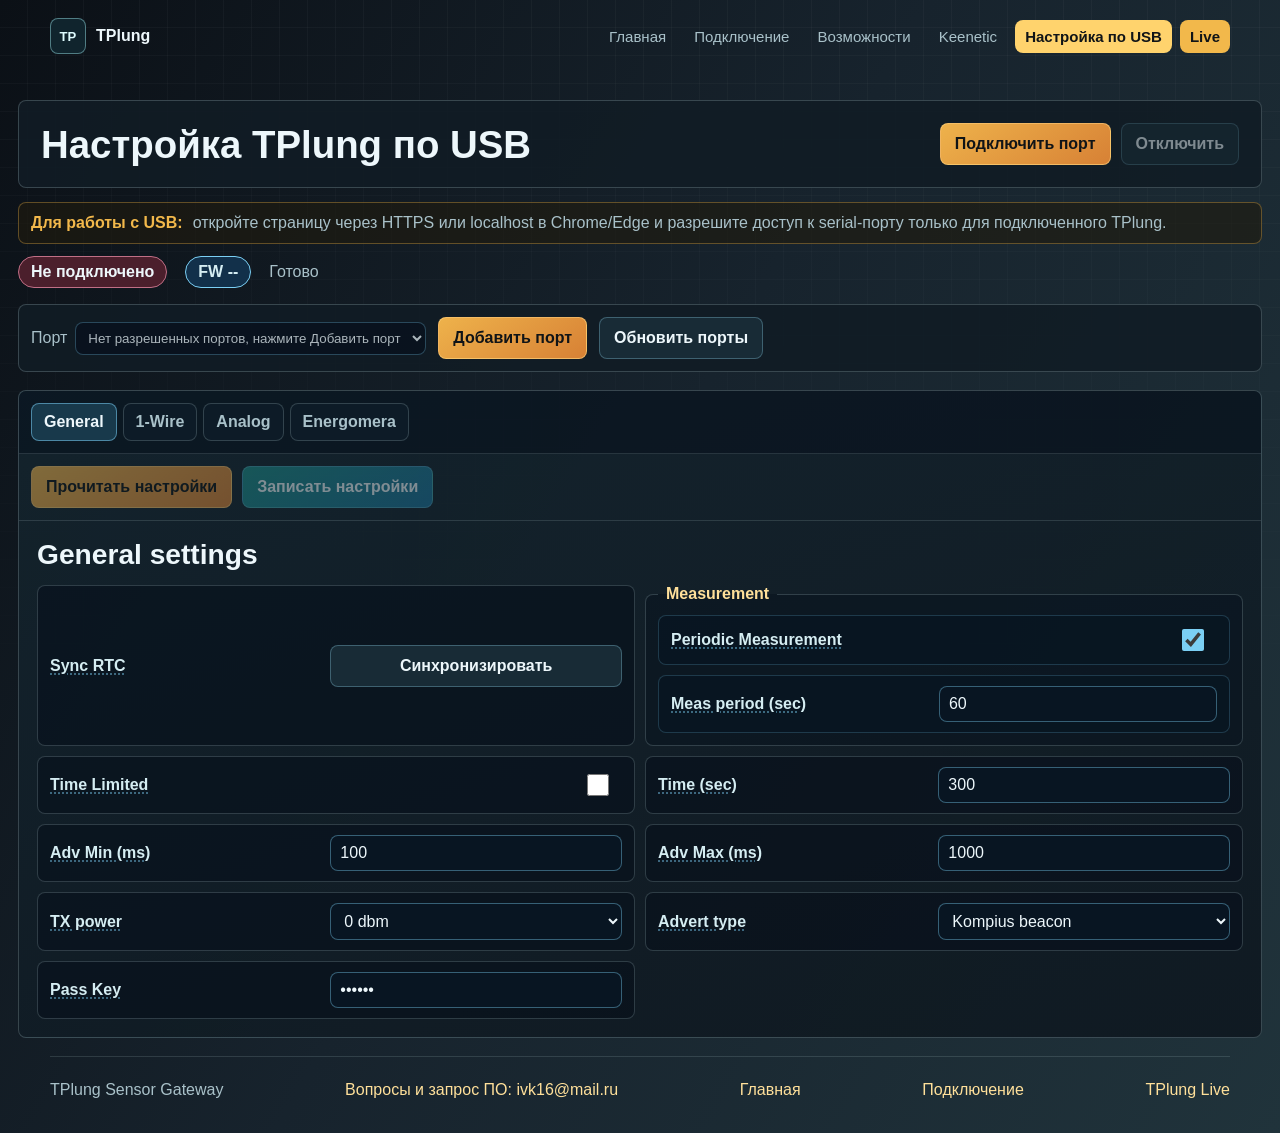
==== commit af8c6922: "Add files via upload" ====
--- a/firmware.html
+++ b/firmware.html
@@ -158,7 +158,7 @@
 
   <footer class="site-footer">
     <span>TPlung Sensor Gateway</span>
-    <a href="mailto:raspi.collector@mail.ru">Вопросы и запрос ПО: raspi.collector@mail.ru</a>
+    <a href="mailto:ivk16@mail.ru">Вопросы и запрос ПО: ivk16@mail.ru</a>
     <a href="./index.html">Главная</a>
     <a href="./index.html#connection">Подключение</a>
     <a href="./live.html">TPlung Live</a>
--- a/styles.css
+++ b/styles.css
@@ -139,6 +139,12 @@
   max-width: 720px;
 }
 
+.hero-aside {
+  display: grid;
+  gap: 12px;
+  align-self: stretch;
+}
+
 .eyebrow {
   margin: 0 0 10px;
   color: var(--accent);
@@ -170,7 +176,7 @@
 }
 
 .hero-copy h1 {
-  font-size: clamp(2.5rem, 5vw, 4.9rem);
+  font-size: clamp(2.15rem, 3.8vw, 3.7rem);
   max-width: 760px;
 }
 
@@ -225,6 +231,207 @@
   background: linear-gradient(145deg, #1c8b86, #1a6f97);
 }
 
+.product-photo {
+  margin: 0;
+  border: 1px solid #d8f6f833;
+  border-radius: var(--radius);
+  background: #07142599;
+  overflow: hidden;
+  box-shadow: 0 16px 44px #00000022;
+}
+
+.product-photo img {
+  display: block;
+  width: 100%;
+  height: 100%;
+  object-fit: cover;
+}
+
+.photo-carousel {
+  display: grid;
+  grid-template-columns: minmax(140px, 168px) minmax(0, 1fr);
+  align-items: stretch;
+  gap: 12px;
+  margin-top: 18px;
+  width: min(100%, 520px);
+  border: 1px solid #d8f6f833;
+  border-radius: var(--radius);
+  background: linear-gradient(160deg, #14242ee8, #0f1820e8);
+  padding: 10px;
+  box-shadow: 0 16px 44px #00000022;
+}
+
+.carousel-stage {
+  grid-row: 2;
+  height: 216px;
+  box-shadow: none;
+}
+
+.photo-carousel.is-landscape {
+  grid-template-columns: minmax(220px, 270px) minmax(0, 1fr);
+  width: min(100%, 590px);
+}
+
+.photo-carousel.is-landscape .carousel-stage {
+  height: 160px;
+}
+
+.carousel-zoom-button {
+  display: block;
+  width: 100%;
+  height: 100%;
+  border: 0;
+  background: transparent;
+  color: inherit;
+  cursor: zoom-in;
+  padding: 0;
+}
+
+.carousel-stage img {
+  object-fit: cover;
+  object-position: center;
+}
+
+.carousel-controls {
+  display: grid;
+  grid-row: 2;
+  grid-template-columns: repeat(2, minmax(0, 1fr));
+  gap: 8px;
+  align-content: start;
+  min-width: 0;
+}
+
+.carousel-btn {
+  grid-row: 3;
+  min-width: 38px;
+  min-height: 38px;
+  border: 1px solid #8bcde355;
+  border-radius: var(--radius);
+  background: #182b36;
+  color: var(--text);
+  cursor: pointer;
+  font: inherit;
+  font-size: 1.45rem;
+  font-weight: 850;
+}
+
+.carousel-btn:hover {
+  border-color: #b6eef2aa;
+  background: #203641;
+}
+
+.carousel-meta {
+  display: grid;
+  grid-column: 1 / -1;
+  grid-row: 2;
+  align-content: center;
+  gap: 4px;
+  min-width: 0;
+  border: 1px solid #d8f6f82b;
+  border-radius: var(--radius);
+  background: #0c151de0;
+  padding: 10px 12px;
+}
+
+.carousel-meta span {
+  color: var(--accent);
+  font-size: 0.78rem;
+  font-weight: 800;
+}
+
+.carousel-meta strong {
+  overflow: hidden;
+  text-overflow: ellipsis;
+  white-space: nowrap;
+  font-size: 1rem;
+}
+
+#photoCarouselPrice {
+  grid-column: 1 / -1;
+  grid-row: 1;
+  justify-self: start;
+  border: 1px solid #f2b84b77;
+  border-radius: 999px;
+  background: #211b0e99;
+  color: #ffe09a;
+  padding: 5px 10px;
+  font-size: 0.9rem;
+  line-height: 1.2;
+}
+
+.photo-lightbox {
+  position: fixed;
+  inset: 0;
+  z-index: 20;
+  display: none;
+  place-items: center;
+  padding: 18px;
+}
+
+.photo-lightbox.is-open {
+  display: grid;
+}
+
+.lightbox-backdrop {
+  position: absolute;
+  inset: 0;
+  border: 0;
+  background: #03080dde;
+  cursor: zoom-out;
+}
+
+.lightbox-frame {
+  position: relative;
+  z-index: 1;
+  display: grid;
+  gap: 8px;
+  width: fit-content;
+  max-width: calc(100vw - 36px);
+  max-height: calc(100vh - 36px);
+  margin: 0;
+  border: 1px solid #d8f6f84d;
+  border-radius: var(--radius);
+  background: #08131c;
+  padding: 8px;
+  box-shadow: 0 28px 90px #00000080;
+}
+
+.lightbox-frame img {
+  display: block;
+  width: auto;
+  max-width: calc(100vw - 52px);
+  max-height: calc(100vh - 104px);
+  object-fit: contain;
+}
+
+.lightbox-frame figcaption {
+  color: var(--muted);
+  font-size: 0.92rem;
+  text-align: center;
+}
+
+.lightbox-close {
+  position: absolute;
+  top: 10px;
+  right: 10px;
+  display: grid;
+  place-items: center;
+  width: 36px;
+  height: 36px;
+  border: 1px solid #d8f6f866;
+  border-radius: var(--radius);
+  background: #07101ccc;
+  color: var(--text);
+  cursor: pointer;
+  font: inherit;
+  font-size: 1.35rem;
+  line-height: 1;
+}
+
+.lightbox-close:hover {
+  background: #203641;
+}
+
 .tplung-console {
   align-self: stretch;
   border: 1px solid #d8f6f840;
@@ -399,6 +606,32 @@
   line-height: 1.55;
   hyphens: auto;
   text-align: justify;
+}
+
+.inline-download {
+  display: inline-flex;
+  align-items: center;
+  gap: 8px;
+  margin: 0 4px;
+  padding: 4px 9px;
+  border: 1px solid #ffd27d99;
+  border-radius: 6px;
+  background: linear-gradient(145deg, #eeb24b, #d78135);
+  color: #101417;
+  font-weight: 800;
+  text-decoration: none;
+  white-space: normal;
+}
+
+.inline-download::before {
+  content: "↓";
+  font-size: 0.95em;
+  line-height: 1;
+}
+
+.inline-download:hover {
+  background: #ffd36d;
+  color: #101417;
 }
 
 .use-case-grid {
@@ -818,7 +1051,9 @@
 
 .site-footer {
   display: flex;
+  flex-wrap: wrap;
   justify-content: space-between;
+  align-items: center;
   gap: 16px;
   width: min(1180px, calc(100% - 32px));
   margin: 0 auto;
@@ -829,6 +1064,7 @@
 
 .site-footer a {
   color: #ffe09a;
+  overflow-wrap: anywhere;
 }
 
 .app {
@@ -1459,6 +1695,10 @@
     max-width: 760px;
   }
 
+  .hero-aside {
+    max-width: 760px;
+  }
+
   .overview-grid,
   .feature-grid,
   .interface-grid,
@@ -1493,7 +1733,7 @@
   }
 
   .hero-copy h1 {
-    font-size: 2.35rem;
+    font-size: 2rem;
   }
 
   .hero-lead {
@@ -1509,6 +1749,23 @@
 
   .console-grid {
     grid-template-columns: repeat(2, minmax(0, 1fr));
+  }
+
+  .photo-carousel {
+    grid-template-columns: 1fr;
+    width: 100%;
+  }
+
+  .carousel-stage {
+    height: 220px;
+  }
+
+  .photo-carousel.is-landscape {
+    grid-template-columns: 1fr;
+  }
+
+  .photo-carousel.is-landscape .carousel-stage {
+    height: 180px;
   }
 
   .tile-wide {
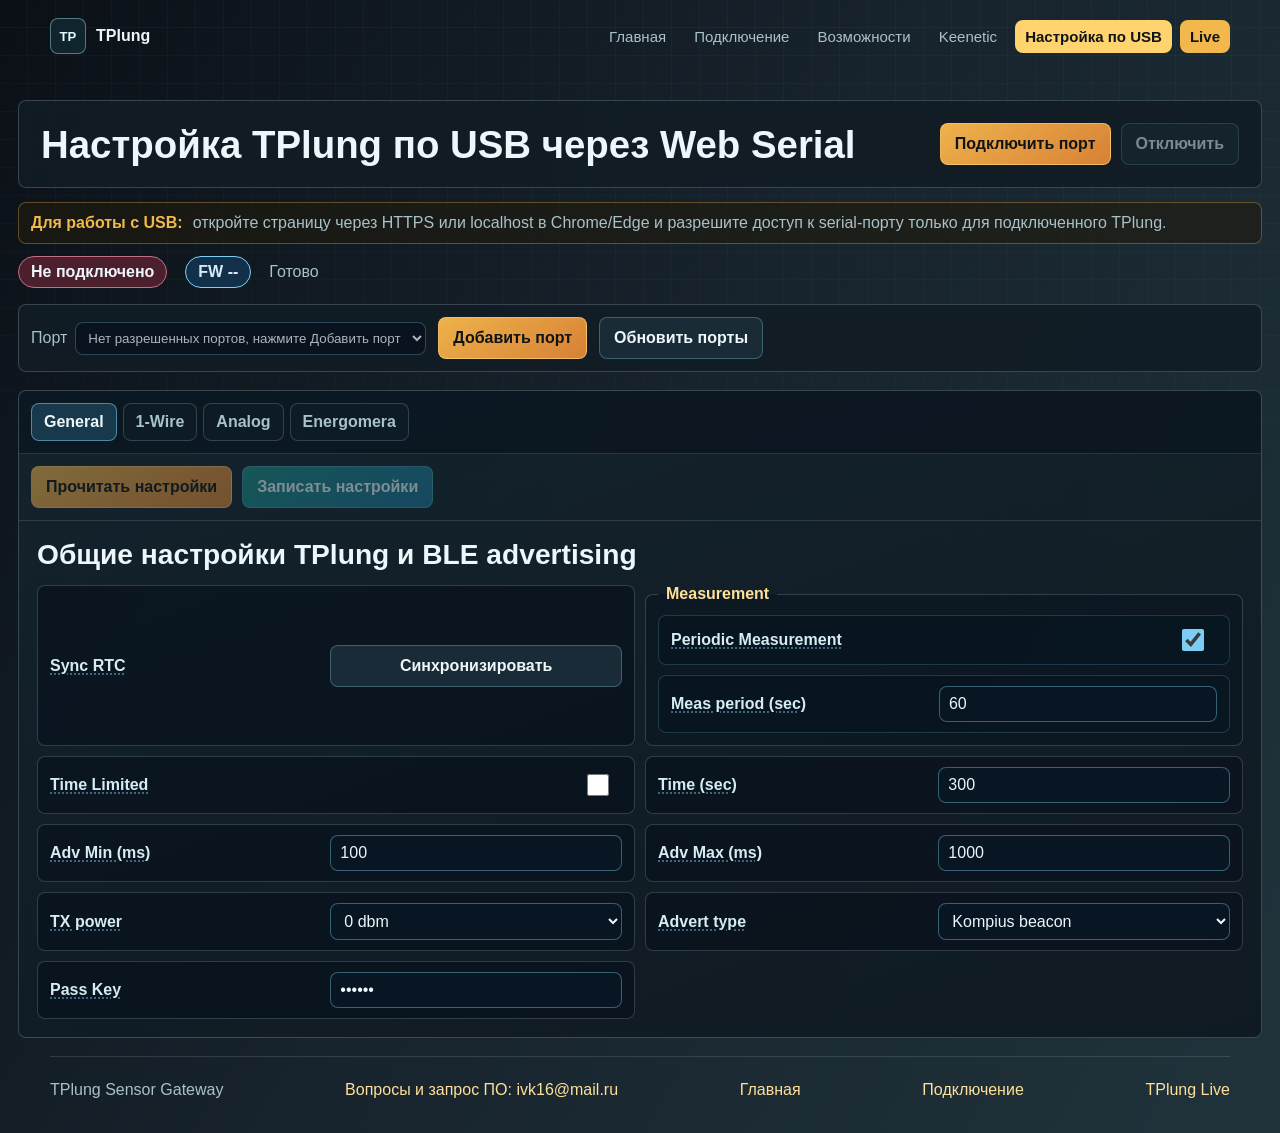
==== commit 9f0d026f: "Add files via upload" ====
--- a/firmware.html
+++ b/firmware.html
@@ -3,8 +3,8 @@
 <head>
   <meta charset="UTF-8" />
   <meta name="viewport" content="width=device-width, initial-scale=1.0" />
-  <meta name="description" content="Настройка TPlung по USB через Web Serial и AT-команды в браузере." />
-  <title>Настройка TPlung по USB</title>
+  <meta name="description" content="Настройка TPlung по USB через Web Serial: датчики 1-Wire, HR202, Энергомера, BLE advertising и параметры питания." />
+  <title>Настройка TPlung по USB через Web Serial</title>
   <link rel="icon" href="./favicon.svg" type="image/svg+xml" />
   <link rel="stylesheet" href="./styles.css" />
 </head>
@@ -29,7 +29,7 @@
   <main class="app live-shell firmware-shell">
     <header class="toolbar live-toolbar">
       <div class="title-wrap">
-        <h1>Настройка TPlung по USB</h1>
+        <h1>Настройка TPlung по USB через Web Serial</h1>
       </div>
 
       <div class="controls">
@@ -75,7 +75,7 @@
 
       <section class="settings-screen active" data-settings-screen="general" role="tabpanel">
         <div class="settings-section-head">
-          <h2>General settings</h2>
+          <h2>Общие настройки TPlung и BLE advertising</h2>
         </div>
         <div class="settings-form">
           <div class="setting-row"><span>Sync RTC</span><button class="btn" type="button" name="currentTime" value="sync">Синхронизировать</button></div>
@@ -96,7 +96,7 @@
 
       <section class="settings-screen" data-settings-screen="w1" role="tabpanel" hidden>
         <div class="settings-section-head">
-          <h2>1-Wire settings</h2>
+          <h2>Настройки 1-Wire датчиков температуры</h2>
         </div>
         <div class="settings-form">
           <label class="setting-row switch-row"><span>W1 Therm</span><input type="checkbox" name="w1Therm" checked /></label>
@@ -109,7 +109,7 @@
 
       <section class="settings-screen" data-settings-screen="analog" role="tabpanel" hidden>
         <div class="settings-section-head">
-          <h2>Analog settings</h2>
+          <h2>Настройки HR202 и термисторов</h2>
         </div>
         <div class="settings-form">
           <fieldset class="settings-group">
@@ -135,7 +135,7 @@
 
       <section class="settings-screen" data-settings-screen="energo" role="tabpanel" hidden>
         <div class="settings-section-head">
-          <h2>Energomera settings</h2>
+          <h2>Настройки счетчиков Энергомера CE308</h2>
         </div>
         <div class="settings-form">
           <fieldset class="settings-group">
--- a/styles.css
+++ b/styles.css
@@ -347,9 +347,7 @@
 }
 
 #photoCarouselPrice {
-  grid-column: 1 / -1;
-  grid-row: 1;
-  justify-self: start;
+  flex: 0 0 auto;
   border: 1px solid #f2b84b77;
   border-radius: 999px;
   background: #211b0e99;
@@ -359,6 +357,76 @@
   line-height: 1.2;
 }
 
+.carousel-buy-row {
+  grid-column: 1 / -1;
+  grid-row: 1;
+  display: flex;
+  flex-wrap: wrap;
+  align-items: center;
+  justify-content: space-between;
+  gap: 8px;
+  min-width: 0;
+}
+
+.buy-toggle {
+  min-height: 32px;
+  padding: 6px 10px;
+  font-size: 0.86rem;
+}
+
+.buy-panel {
+  grid-column: 1 / -1;
+  display: grid;
+  gap: 8px;
+  border: 1px solid #f2b84b55;
+  border-radius: var(--radius);
+  background: #201b1099;
+  padding: 10px;
+}
+
+.buy-panel[hidden] {
+  display: none;
+}
+
+.buy-form-row {
+  display: grid;
+  grid-template-columns: minmax(0, 1fr) auto;
+  gap: 8px;
+  align-items: end;
+}
+
+.buy-quantity {
+  display: grid;
+  gap: 4px;
+  color: var(--muted);
+  font-size: 0.78rem;
+  font-weight: 750;
+  text-transform: uppercase;
+}
+
+.buy-quantity input {
+  width: 82px;
+  border: 1px solid #7bcff466;
+  border-radius: var(--radius);
+  background: #07101c;
+  color: var(--text);
+  padding: 7px 8px;
+  font: inherit;
+}
+
+.buy-total {
+  color: #ffe09a;
+  font-weight: 850;
+  text-align: right;
+}
+
+.buy-pay {
+  width: 100%;
+  min-height: 36px;
+  padding: 8px 10px;
+}
+
+.qr-modal,
 .photo-lightbox {
   position: fixed;
   inset: 0;
@@ -368,10 +436,12 @@
   padding: 18px;
 }
 
+.qr-modal.is-open,
 .photo-lightbox.is-open {
   display: grid;
 }
 
+.qr-modal-backdrop,
 .lightbox-backdrop {
   position: absolute;
   inset: 0;
@@ -380,6 +450,7 @@
   cursor: zoom-out;
 }
 
+.qr-modal-frame,
 .lightbox-frame {
   position: relative;
   z-index: 1;
@@ -396,6 +467,103 @@
   box-shadow: 0 28px 90px #00000080;
 }
 
+.qr-modal-frame {
+  width: min(100%, 380px);
+  justify-items: center;
+  padding: 18px;
+}
+
+.qr-modal-frame h2 {
+  margin: 0;
+  padding-right: 28px;
+  font-size: 1.15rem;
+}
+
+.invoice-modal-frame {
+  width: min(100%, 620px);
+  justify-items: stretch;
+  gap: 12px;
+}
+
+.invoice-help {
+  margin: 0;
+  color: var(--muted);
+  line-height: 1.45;
+  font-size: 0.9rem;
+}
+
+.invoice-form {
+  display: grid;
+  grid-template-columns: repeat(2, minmax(0, 1fr));
+  gap: 10px;
+  border: 1px solid #d8f6f82b;
+  border-radius: var(--radius);
+  background: #0c151de0;
+  padding: 12px;
+}
+
+.invoice-form label {
+  display: grid;
+  gap: 5px;
+  color: var(--muted);
+  font-size: 0.86rem;
+}
+
+.invoice-form input,
+.invoice-form select,
+.invoice-form textarea {
+  width: 100%;
+  min-width: 0;
+  border: 1px solid #7bcff466;
+  border-radius: var(--radius);
+  background: #07101c;
+  color: var(--text);
+  padding: 8px 9px;
+  font: inherit;
+}
+
+.invoice-form textarea {
+  resize: vertical;
+}
+
+.invoice-form .field-wide {
+  grid-column: 1 / -1;
+}
+
+.invoice-req-btn {
+  width: 100%;
+  white-space: normal;
+  line-height: 1.35;
+  text-align: center;
+}
+
+.sbp-qr {
+  display: grid;
+  justify-items: center;
+  gap: 10px;
+  width: 100%;
+}
+
+.sbp-qr img {
+  display: block;
+  width: min(240px, 100%);
+  aspect-ratio: 1;
+  border-radius: 6px;
+  background: #fff;
+}
+
+.sbp-qr img[hidden] {
+  display: none;
+}
+
+.sbp-qr p {
+  margin: 0;
+  color: var(--muted);
+  font-size: 0.9rem;
+  line-height: 1.35;
+  text-align: center;
+}
+
 .lightbox-frame img {
   display: block;
   width: auto;
@@ -410,6 +578,7 @@
   text-align: center;
 }
 
+.qr-modal-close,
 .lightbox-close {
   position: absolute;
   top: 10px;
@@ -428,6 +597,7 @@
   line-height: 1;
 }
 
+.qr-modal-close:hover,
 .lightbox-close:hover {
   background: #203641;
 }
@@ -1684,6 +1854,65 @@
   text-anchor: end;
 }
 
+.gallery-grid {
+  display: grid;
+  grid-template-columns: repeat(3, 1fr);
+  gap: 12px;
+  margin-top: 26px;
+}
+
+.gallery-item {
+  position: relative;
+  aspect-ratio: 1;
+  border: 1px solid #d8f6f833;
+  border-radius: var(--radius);
+  background: #07101c99;
+  overflow: hidden;
+  cursor: pointer;
+  transition: transform 0.2s ease, filter 0.2s ease;
+}
+
+.gallery-item:hover {
+  transform: scale(1.02);
+  filter: brightness(1.1);
+}
+
+.gallery-item img {
+  display: block;
+  width: 100%;
+  height: 100%;
+  object-fit: cover;
+}
+
+.gallery-item-overlay {
+  position: absolute;
+  inset: 0;
+  display: flex;
+  flex-direction: column;
+  justify-content: flex-end;
+  padding: 14px;
+  background: linear-gradient(180deg, transparent 0%, #00000088 60%);
+  opacity: 0;
+  transition: opacity 0.2s ease;
+}
+
+.gallery-item:hover .gallery-item-overlay {
+  opacity: 1;
+}
+
+.gallery-item-price {
+  color: var(--accent-strong);
+  font-weight: 800;
+  font-size: 0.9rem;
+}
+
+.gallery-item-alt {
+  color: var(--text);
+  font-size: 0.85rem;
+  line-height: 1.3;
+  margin-top: 6px;
+}
+
 @media (max-width: 920px) {
   .hero-section,
   .split-section,
@@ -1882,6 +2111,14 @@
   .tool-form {
     grid-template-columns: 1fr;
   }
+
+  .invoice-form {
+    grid-template-columns: 1fr;
+  }
+
+  .gallery-grid {
+    grid-template-columns: repeat(2, 1fr);
+  }
 }
 
 @media (max-width: 430px) {
@@ -1889,4 +2126,10 @@
   .overview-grid {
     grid-template-columns: 1fr;
   }
-}
+
+  .gallery-grid {
+    grid-template-columns: 1fr;
+  }
+}
+
+
